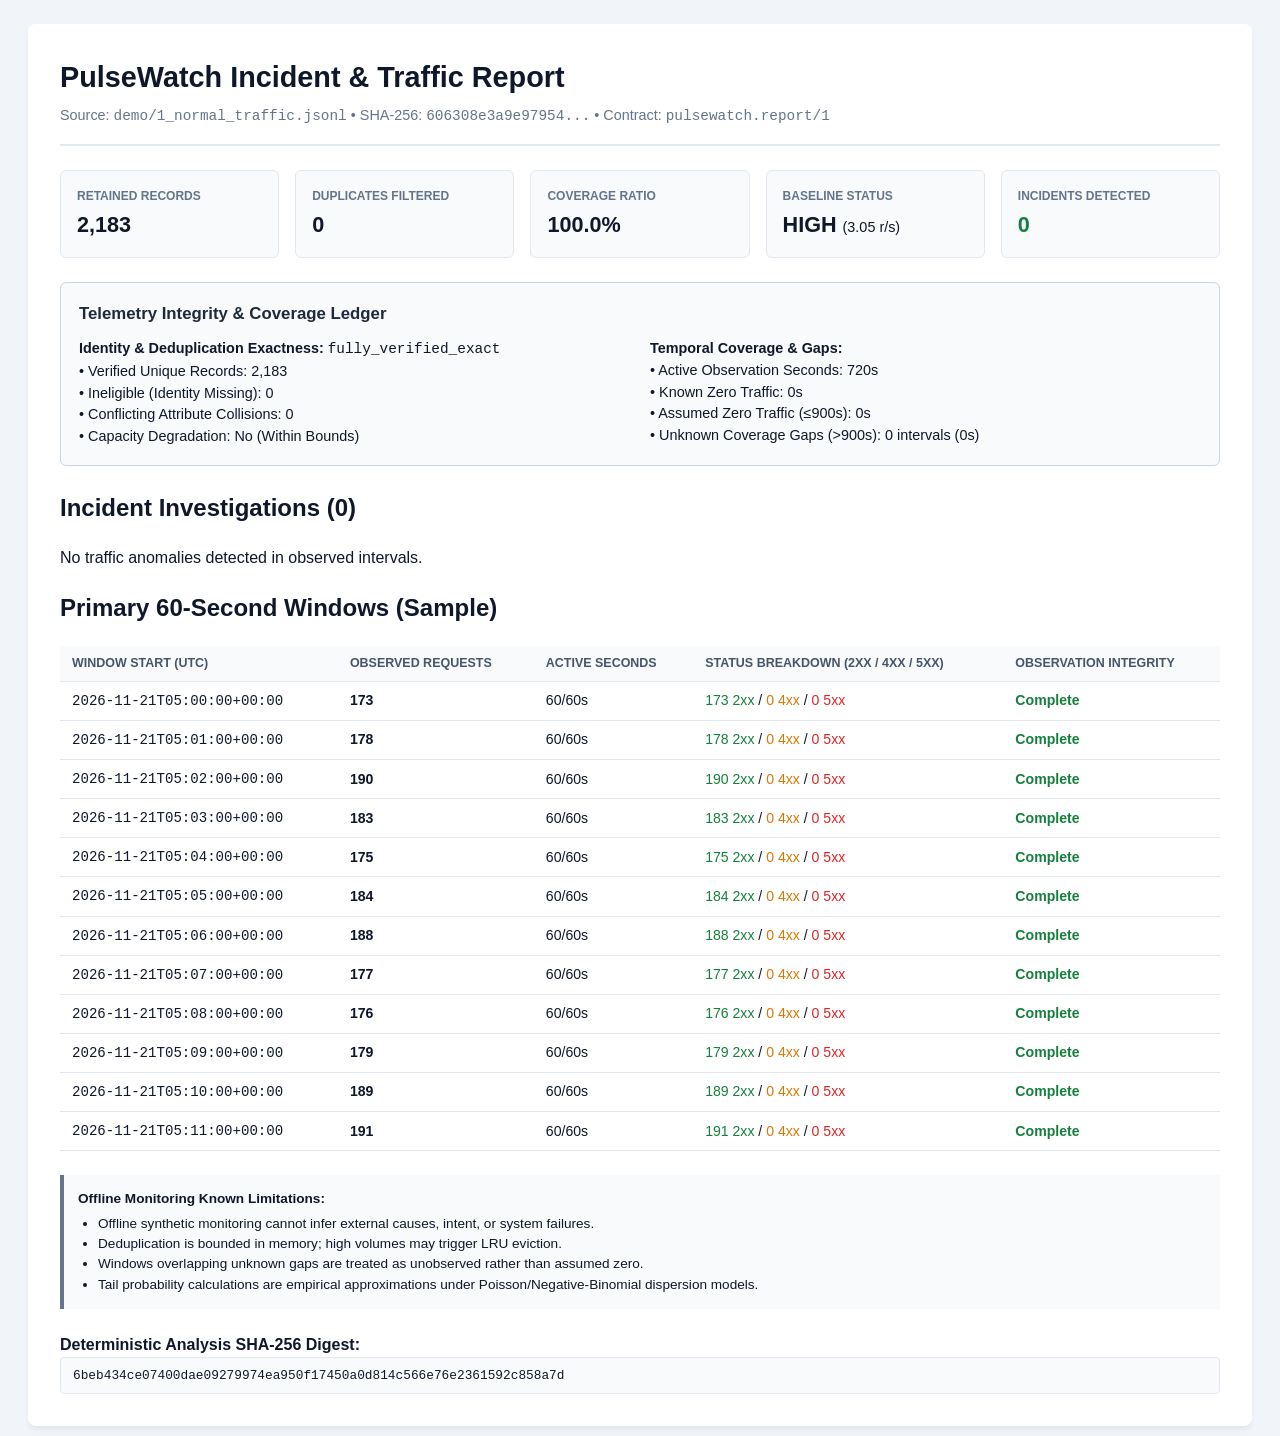
==== demo/1_normal_traffic_report.html @ bfeb4a28 "feat: initial competition release of PulseWatch for Aegython 2026 - PW-Scan multi-scale statistical " ====
<!DOCTYPE html>
<html lang="en">
<head>
<meta charset="utf-8">
<meta name="viewport" content="width=device-width, initial-scale=1">
<meta http-equiv="Content-Security-Policy" content="default-src 'none'; style-src 'unsafe-inline';">
<title>PulseWatch Incident &amp; Traffic Report</title>
<style>
    body {
        font-family: -apple-system, BlinkMacSystemFont, "Segoe UI", Roboto, Helvetica, Arial, sans-serif;
        line-height: 1.5;
        color: #0f172a;
        background-color: #f1f5f9;
        margin: 0;
        padding: 24px;
    }
    .container {
        max-width: 1160px;
        margin: 0 auto;
        background: #ffffff;
        border-radius: 8px;
        box-shadow: 0 4px 6px -1px rgba(0,0,0,0.07);
        padding: 32px;
    }
    .header {
        border-bottom: 2px solid #e2e8f0;
        padding-bottom: 16px;
        margin-bottom: 24px;
    }
    .header h1 {
        margin: 0 0 6px 0;
        font-size: 1.8rem;
        color: #0f172a;
    }
    .header-sub {
        color: #64748b;
        font-size: 0.9rem;
    }
    .exec-grid {
        display: grid;
        grid-template-columns: repeat(auto-fit, minmax(200px, 1fr));
        gap: 16px;
        margin-bottom: 24px;
    }
    .exec-card {
        background: #f8fafc;
        border: 1px solid #e2e8f0;
        border-radius: 6px;
        padding: 16px;
    }
    .exec-card .lbl {
        font-size: 0.75rem;
        text-transform: uppercase;
        color: #64748b;
        font-weight: 700;
        margin-bottom: 4px;
    }
    .exec-card .val {
        font-size: 1.35rem;
        font-weight: 700;
        color: #0f172a;
    }
    .panel-integrity {
        background: #f8fafc;
        border: 1px solid #cbd5e1;
        border-radius: 6px;
        padding: 18px;
        margin-bottom: 24px;
    }
    .panel-integrity h3 {
        margin: 0 0 12px 0;
        font-size: 1.05rem;
        color: #1e293b;
    }
    .integrity-cols {
        display: grid;
        grid-template-columns: 1fr 1fr;
        gap: 20px;
        font-size: 0.9rem;
    }
    .incident-card {
        background: #ffffff;
        border: 1px solid #cbd5e1;
        border-left: 5px solid #2563eb;
        border-radius: 6px;
        padding: 20px;
        margin-bottom: 24px;
        box-shadow: 0 1px 2px rgba(0,0,0,0.05);
    }
    .incident-card-header {
        display: flex;
        justify-content: space-between;
        align-items: center;
        margin-bottom: 16px;
        flex-wrap: wrap;
        gap: 8px;
    }
    .incident-id {
        font-size: 1.25rem;
        font-weight: 700;
        color: #1e3a8a;
        margin-right: 8px;
    }
    .incident-time {
        font-size: 0.85rem;
        color: #475569;
        font-family: monospace;
    }
    .incident-metrics {
        display: grid;
        grid-template-columns: repeat(auto-fit, minmax(140px, 1fr));
        background: #f8fafc;
        padding: 12px;
        border-radius: 6px;
        margin-bottom: 16px;
        gap: 8px;
    }
    .inc-metric .lbl {
        display: block;
        font-size: 0.75rem;
        color: #64748b;
        text-transform: uppercase;
        font-weight: 600;
    }
    .inc-metric .val {
        font-size: 1.15rem;
        font-weight: 700;
        color: #0f172a;
    }
    .contributors-grid {
        display: grid;
        grid-template-columns: 1fr 1fr;
        gap: 16px;
        margin-bottom: 16px;
        font-size: 0.88rem;
    }
    .contributor-col ul {
        margin: 4px 0 0 0;
        padding-left: 20px;
    }
    .leads-box {
        background: #eff6ff;
        border: 1px solid #bfdbfe;
        border-radius: 6px;
        padding: 14px;
        margin-bottom: 14px;
    }
    .leads-header {
        font-size: 0.8rem;
        font-weight: 700;
        color: #1e40af;
        letter-spacing: 0.05em;
        margin-bottom: 10px;
    }
    .lead-item {
        margin-bottom: 8px;
        padding-bottom: 8px;
        border-bottom: 1px dashed #cbd5e1;
        font-size: 0.88rem;
    }
    .lead-item:last-child {
        margin-bottom: 0;
        padding-bottom: 0;
        border-bottom: none;
    }
    .lead-trigger {
        color: #334155;
    }
    .lead-action {
        color: #1e3a8a;
        margin-top: 2px;
    }
    .lead-none {
        font-size: 0.85rem;
        color: #64748b;
        margin: 0;
    }
    .incident-rationale {
        font-size: 0.85rem;
        color: #334155;
    }
    .badge {
        display: inline-block;
        padding: 3px 8px;
        font-size: 0.75rem;
        border-radius: 4px;
        font-weight: 600;
        text-transform: uppercase;
    }
    .badge-shape {
        background: #dbeafe;
        color: #1e40af;
    }
    .badge-tag {
        background: #fef3c7;
        color: #92400e;
    }
    table {
        width: 100%;
        border-collapse: collapse;
        margin-bottom: 24px;
        font-size: 0.88rem;
    }
    th, td {
        text-align: left;
        padding: 8px 12px;
        border-bottom: 1px solid #e2e8f0;
    }
    th {
        background: #f8fafc;
        color: #475569;
        font-size: 0.78rem;
        text-transform: uppercase;
    }
    .status-yes {
        color: #15803d;
        font-weight: 600;
    }
    .status-no {
        color: #b91c1c;
        font-weight: 600;
    }
    .s2 { color: #15803d; }
    .s4 { color: #d97706; }
    .s5 { color: #dc2626; }
    .notices {
        background: #fffbeb;
        border-left: 4px solid #f59e0b;
        padding: 14px;
        margin-bottom: 24px;
        font-size: 0.88rem;
    }
    .limitations {
        background: #f8fafc;
        border-left: 4px solid #64748b;
        padding: 14px;
        margin-bottom: 24px;
        font-size: 0.85rem;
    }
    .hash-box {
        font-family: monospace;
        font-size: 0.8rem;
        background: #f8fafc;
        border: 1px solid #e2e8f0;
        padding: 8px 12px;
        border-radius: 4px;
        word-break: break-all;
    }
</style>
</head>
<body>
<div class="container">
    <div class="header">
        <h1>PulseWatch Incident &amp; Traffic Report</h1>
        <div class="header-sub">Source: <code>demo/1_normal_traffic.jsonl</code> &bull; SHA-256: <code>606308e3a9e97954...</code> &bull; Contract: <code>pulsewatch.report/1</code></div>
    </div>

    <!-- Executive Summary Grid -->
    <div class="exec-grid">
        <div class="exec-card">
            <div class="lbl">Retained Records</div>
            <div class="val">2,183</div>
        </div>
        <div class="exec-card">
            <div class="lbl">Duplicates Filtered</div>
            <div class="val">0</div>
        </div>
        <div class="exec-card">
            <div class="lbl">Coverage Ratio</div>
            <div class="val">100.0%</div>
        </div>
        <div class="exec-card">
            <div class="lbl">Baseline Status</div>
            <div class="val">HIGH <span style="font-size: 0.9rem; font-weight: 400;">(3.05 r/s)</span></div>
        </div>
        <div class="exec-card">
            <div class="lbl">Incidents Detected</div>
            <div class="val" style="color: #15803d;">0</div>
        </div>
    </div>

    <!-- Telemetry Integrity & Deduplication Panel -->
    <div class="panel-integrity">
        <h3>Telemetry Integrity &amp; Coverage Ledger</h3>
        <div class="integrity-cols">
            <div>
                <strong>Identity &amp; Deduplication Exactness:</strong> <code>fully_verified_exact</code><br>
                &bull; Verified Unique Records: 2,183<br>
                &bull; Ineligible (Identity Missing): 0<br>
                &bull; Conflicting Attribute Collisions: 0<br>
                &bull; Capacity Degradation: No (Within Bounds)
            </div>
            <div>
                <strong>Temporal Coverage &amp; Gaps:</strong><br>
                &bull; Active Observation Seconds: 720s<br>
                &bull; Known Zero Traffic: 0s<br>
                &bull; Assumed Zero Traffic (&le;900s): 0s<br>
                &bull; Unknown Coverage Gaps (&gt;900s): 0 intervals (0s)
            </div>
        </div>
    </div>

    

    <h2>Incident Investigations (0)</h2>
    <p>No traffic anomalies detected in observed intervals.</p>

    <h2>Primary 60-Second Windows (Sample)</h2>
    <table>
        <thead>
            <tr>
                <th>Window Start (UTC)</th>
                <th>Observed Requests</th>
                <th>Active Seconds</th>
                <th>Status Breakdown (2xx / 4xx / 5xx)</th>
                <th>Observation Integrity</th>
            </tr>
        </thead>
        <tbody>
            
        <tr>
            <td><code>2026-11-21T05:00:00+00:00</code></td>
            <td><strong>173</strong></td>
            <td>60/60s</td>
            <td><span class='s2'>173 2xx</span> / <span class='s4'>0 4xx</span> / <span class='s5'>0 5xx</span></td>
            <td><span class="status-yes">Complete</span></td>
        </tr>
        
        <tr>
            <td><code>2026-11-21T05:01:00+00:00</code></td>
            <td><strong>178</strong></td>
            <td>60/60s</td>
            <td><span class='s2'>178 2xx</span> / <span class='s4'>0 4xx</span> / <span class='s5'>0 5xx</span></td>
            <td><span class="status-yes">Complete</span></td>
        </tr>
        
        <tr>
            <td><code>2026-11-21T05:02:00+00:00</code></td>
            <td><strong>190</strong></td>
            <td>60/60s</td>
            <td><span class='s2'>190 2xx</span> / <span class='s4'>0 4xx</span> / <span class='s5'>0 5xx</span></td>
            <td><span class="status-yes">Complete</span></td>
        </tr>
        
        <tr>
            <td><code>2026-11-21T05:03:00+00:00</code></td>
            <td><strong>183</strong></td>
            <td>60/60s</td>
            <td><span class='s2'>183 2xx</span> / <span class='s4'>0 4xx</span> / <span class='s5'>0 5xx</span></td>
            <td><span class="status-yes">Complete</span></td>
        </tr>
        
        <tr>
            <td><code>2026-11-21T05:04:00+00:00</code></td>
            <td><strong>175</strong></td>
            <td>60/60s</td>
            <td><span class='s2'>175 2xx</span> / <span class='s4'>0 4xx</span> / <span class='s5'>0 5xx</span></td>
            <td><span class="status-yes">Complete</span></td>
        </tr>
        
        <tr>
            <td><code>2026-11-21T05:05:00+00:00</code></td>
            <td><strong>184</strong></td>
            <td>60/60s</td>
            <td><span class='s2'>184 2xx</span> / <span class='s4'>0 4xx</span> / <span class='s5'>0 5xx</span></td>
            <td><span class="status-yes">Complete</span></td>
        </tr>
        
        <tr>
            <td><code>2026-11-21T05:06:00+00:00</code></td>
            <td><strong>188</strong></td>
            <td>60/60s</td>
            <td><span class='s2'>188 2xx</span> / <span class='s4'>0 4xx</span> / <span class='s5'>0 5xx</span></td>
            <td><span class="status-yes">Complete</span></td>
        </tr>
        
        <tr>
            <td><code>2026-11-21T05:07:00+00:00</code></td>
            <td><strong>177</strong></td>
            <td>60/60s</td>
            <td><span class='s2'>177 2xx</span> / <span class='s4'>0 4xx</span> / <span class='s5'>0 5xx</span></td>
            <td><span class="status-yes">Complete</span></td>
        </tr>
        
        <tr>
            <td><code>2026-11-21T05:08:00+00:00</code></td>
            <td><strong>176</strong></td>
            <td>60/60s</td>
            <td><span class='s2'>176 2xx</span> / <span class='s4'>0 4xx</span> / <span class='s5'>0 5xx</span></td>
            <td><span class="status-yes">Complete</span></td>
        </tr>
        
        <tr>
            <td><code>2026-11-21T05:09:00+00:00</code></td>
            <td><strong>179</strong></td>
            <td>60/60s</td>
            <td><span class='s2'>179 2xx</span> / <span class='s4'>0 4xx</span> / <span class='s5'>0 5xx</span></td>
            <td><span class="status-yes">Complete</span></td>
        </tr>
        
        <tr>
            <td><code>2026-11-21T05:10:00+00:00</code></td>
            <td><strong>189</strong></td>
            <td>60/60s</td>
            <td><span class='s2'>189 2xx</span> / <span class='s4'>0 4xx</span> / <span class='s5'>0 5xx</span></td>
            <td><span class="status-yes">Complete</span></td>
        </tr>
        
        <tr>
            <td><code>2026-11-21T05:11:00+00:00</code></td>
            <td><strong>191</strong></td>
            <td>60/60s</td>
            <td><span class='s2'>191 2xx</span> / <span class='s4'>0 4xx</span> / <span class='s5'>0 5xx</span></td>
            <td><span class="status-yes">Complete</span></td>
        </tr>
        
        </tbody>
    </table>

    <div class="limitations">
        <strong>Offline Monitoring Known Limitations:</strong>
        <ul style="margin: 4px 0 0 0; padding-left: 20px;"><li>Offline synthetic monitoring cannot infer external causes, intent, or system failures.</li><li>Deduplication is bounded in memory; high volumes may trigger LRU eviction.</li><li>Windows overlapping unknown gaps are treated as unobserved rather than assumed zero.</li><li>Tail probability calculations are empirical approximations under Poisson/Negative-Binomial dispersion models.</li></ul>
    </div>

    <div>
        <strong>Deterministic Analysis SHA-256 Digest:</strong>
        <div class="hash-box">6beb434ce07400dae09279974ea950f17450a0d814c566e76e2361592c858a7d</div>
    </div>
</div>
</body>
</html>
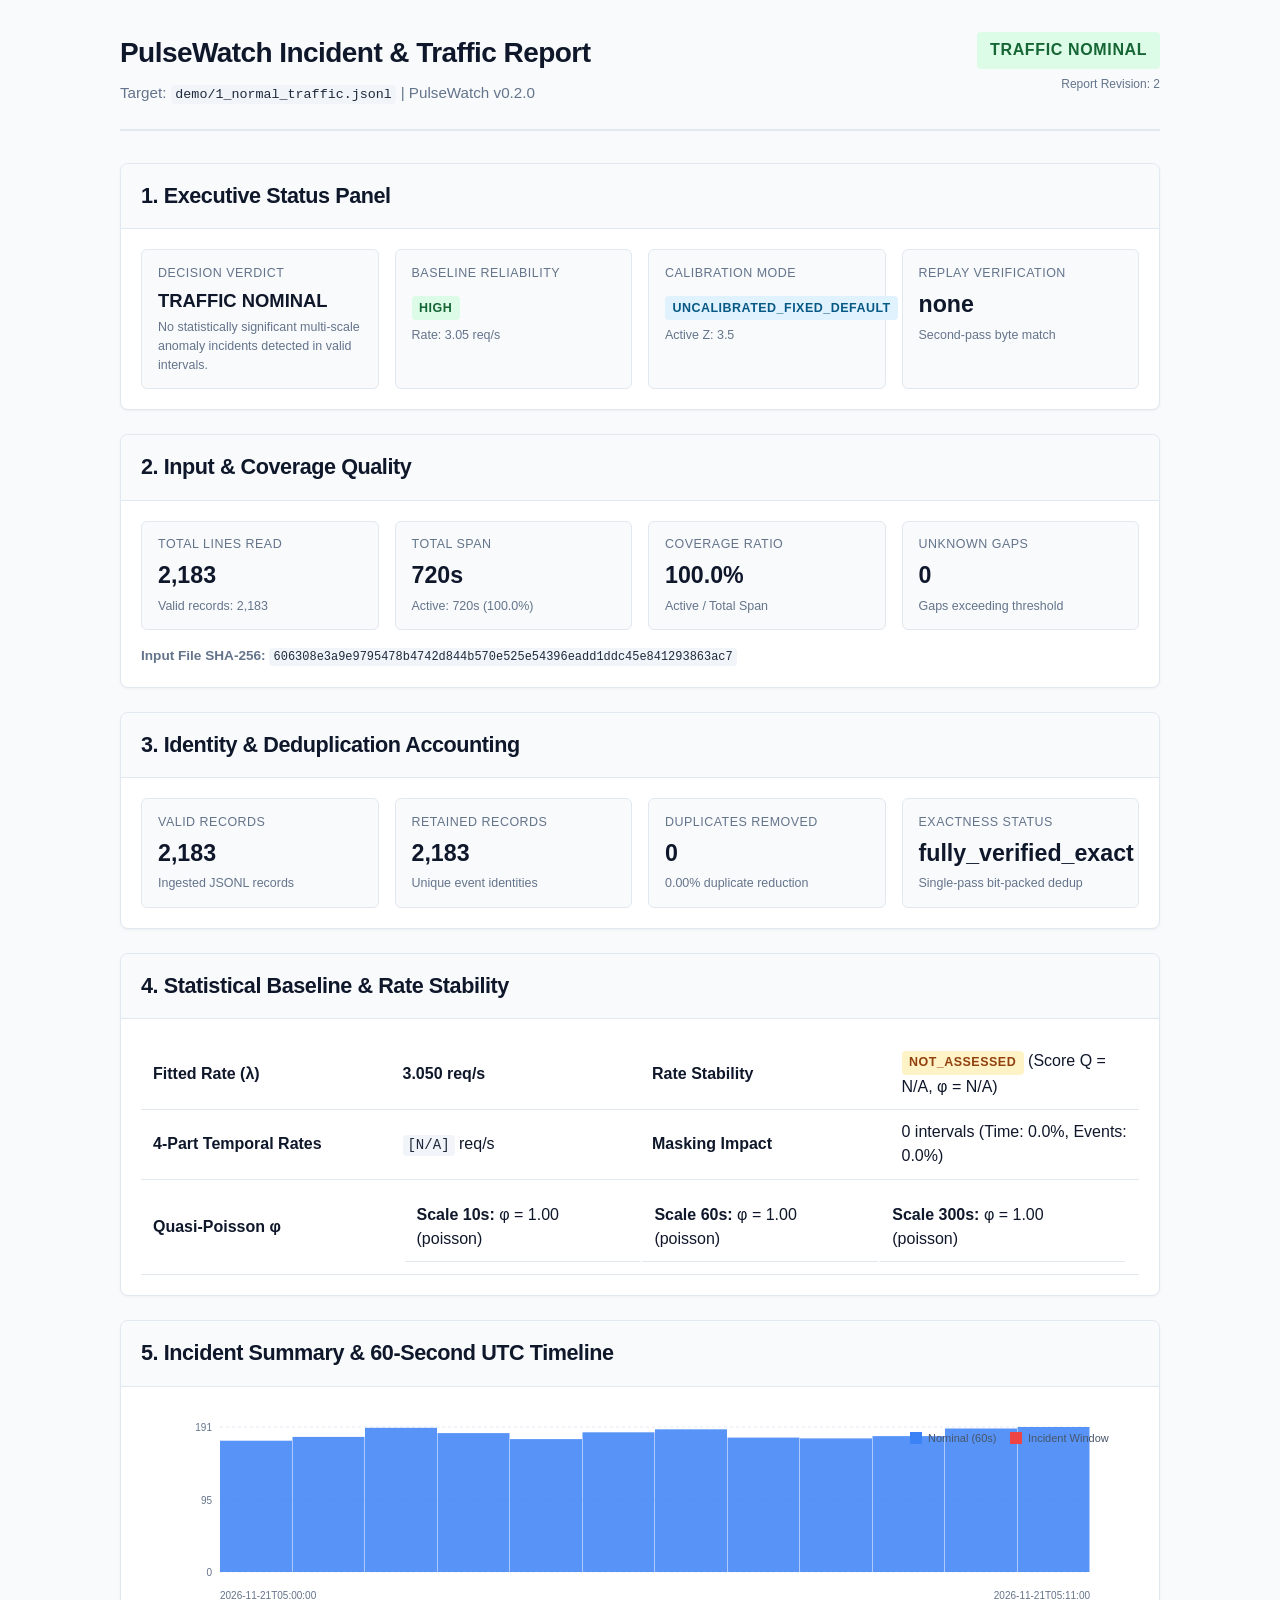
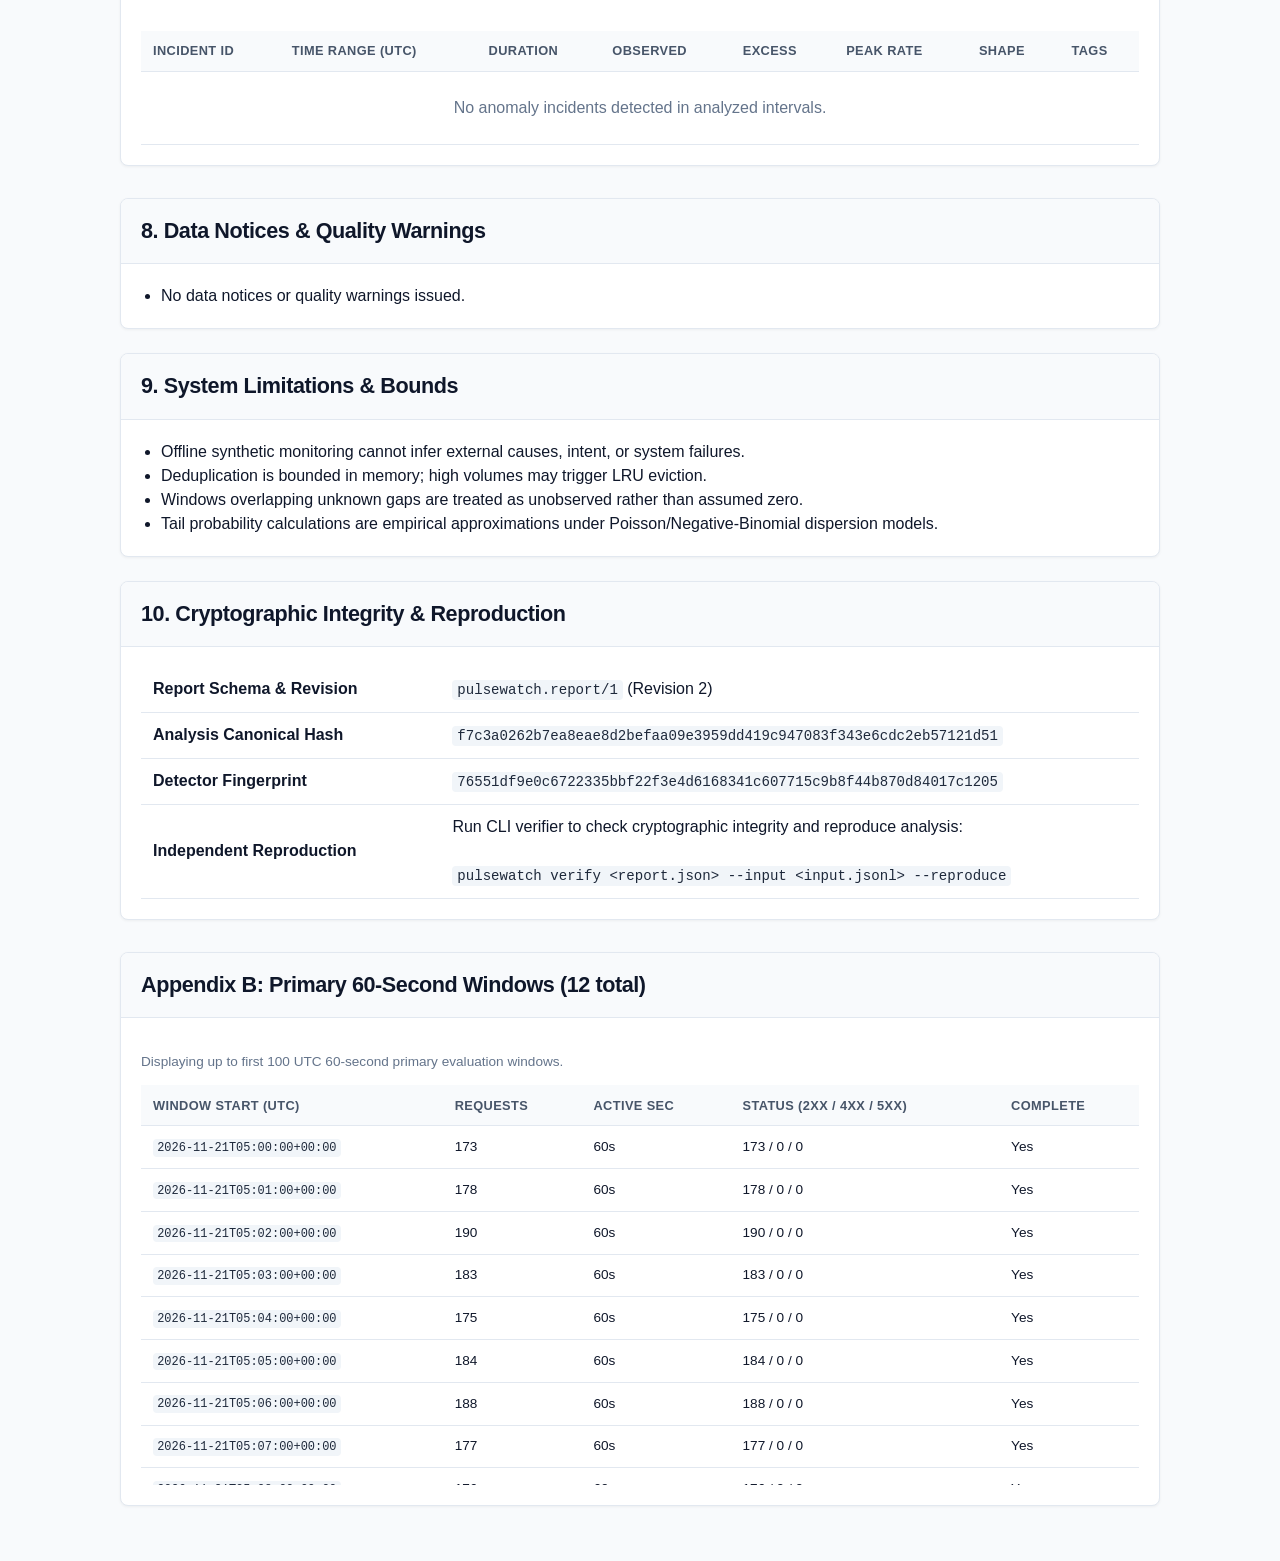
==== commit ee2b4820: "docs(integration): add judge runbook, demonstration runner, report schema, and master integration re" ====
--- a/demo/1_normal_traffic_report.html
+++ b/demo/1_normal_traffic_report.html
@@ -1,431 +1,532 @@
 <!DOCTYPE html>
 <html lang="en">
 <head>
-<meta charset="utf-8">
-<meta name="viewport" content="width=device-width, initial-scale=1">
-<meta http-equiv="Content-Security-Policy" content="default-src 'none'; style-src 'unsafe-inline';">
-<title>PulseWatch Incident &amp; Traffic Report</title>
-<style>
-    body {
-        font-family: -apple-system, BlinkMacSystemFont, "Segoe UI", Roboto, Helvetica, Arial, sans-serif;
-        line-height: 1.5;
-        color: #0f172a;
-        background-color: #f1f5f9;
-        margin: 0;
-        padding: 24px;
-    }
-    .container {
-        max-width: 1160px;
-        margin: 0 auto;
-        background: #ffffff;
-        border-radius: 8px;
-        box-shadow: 0 4px 6px -1px rgba(0,0,0,0.07);
-        padding: 32px;
-    }
-    .header {
-        border-bottom: 2px solid #e2e8f0;
-        padding-bottom: 16px;
-        margin-bottom: 24px;
-    }
-    .header h1 {
-        margin: 0 0 6px 0;
-        font-size: 1.8rem;
-        color: #0f172a;
-    }
-    .header-sub {
-        color: #64748b;
-        font-size: 0.9rem;
-    }
-    .exec-grid {
-        display: grid;
-        grid-template-columns: repeat(auto-fit, minmax(200px, 1fr));
-        gap: 16px;
-        margin-bottom: 24px;
-    }
-    .exec-card {
-        background: #f8fafc;
-        border: 1px solid #e2e8f0;
-        border-radius: 6px;
-        padding: 16px;
-    }
-    .exec-card .lbl {
-        font-size: 0.75rem;
-        text-transform: uppercase;
-        color: #64748b;
-        font-weight: 700;
-        margin-bottom: 4px;
-    }
-    .exec-card .val {
-        font-size: 1.35rem;
-        font-weight: 700;
-        color: #0f172a;
-    }
-    .panel-integrity {
-        background: #f8fafc;
-        border: 1px solid #cbd5e1;
-        border-radius: 6px;
-        padding: 18px;
-        margin-bottom: 24px;
-    }
-    .panel-integrity h3 {
-        margin: 0 0 12px 0;
-        font-size: 1.05rem;
-        color: #1e293b;
-    }
-    .integrity-cols {
-        display: grid;
-        grid-template-columns: 1fr 1fr;
-        gap: 20px;
-        font-size: 0.9rem;
-    }
-    .incident-card {
-        background: #ffffff;
-        border: 1px solid #cbd5e1;
-        border-left: 5px solid #2563eb;
-        border-radius: 6px;
-        padding: 20px;
-        margin-bottom: 24px;
-        box-shadow: 0 1px 2px rgba(0,0,0,0.05);
-    }
-    .incident-card-header {
-        display: flex;
-        justify-content: space-between;
-        align-items: center;
-        margin-bottom: 16px;
-        flex-wrap: wrap;
-        gap: 8px;
-    }
-    .incident-id {
-        font-size: 1.25rem;
-        font-weight: 700;
-        color: #1e3a8a;
-        margin-right: 8px;
-    }
-    .incident-time {
-        font-size: 0.85rem;
-        color: #475569;
-        font-family: monospace;
-    }
-    .incident-metrics {
-        display: grid;
-        grid-template-columns: repeat(auto-fit, minmax(140px, 1fr));
-        background: #f8fafc;
-        padding: 12px;
-        border-radius: 6px;
-        margin-bottom: 16px;
-        gap: 8px;
-    }
-    .inc-metric .lbl {
-        display: block;
-        font-size: 0.75rem;
-        color: #64748b;
-        text-transform: uppercase;
-        font-weight: 600;
-    }
-    .inc-metric .val {
-        font-size: 1.15rem;
-        font-weight: 700;
-        color: #0f172a;
-    }
-    .contributors-grid {
-        display: grid;
-        grid-template-columns: 1fr 1fr;
-        gap: 16px;
-        margin-bottom: 16px;
-        font-size: 0.88rem;
-    }
-    .contributor-col ul {
-        margin: 4px 0 0 0;
-        padding-left: 20px;
-    }
-    .leads-box {
-        background: #eff6ff;
-        border: 1px solid #bfdbfe;
-        border-radius: 6px;
-        padding: 14px;
-        margin-bottom: 14px;
-    }
-    .leads-header {
-        font-size: 0.8rem;
-        font-weight: 700;
-        color: #1e40af;
-        letter-spacing: 0.05em;
-        margin-bottom: 10px;
-    }
-    .lead-item {
-        margin-bottom: 8px;
-        padding-bottom: 8px;
-        border-bottom: 1px dashed #cbd5e1;
-        font-size: 0.88rem;
-    }
-    .lead-item:last-child {
-        margin-bottom: 0;
-        padding-bottom: 0;
-        border-bottom: none;
-    }
-    .lead-trigger {
-        color: #334155;
-    }
-    .lead-action {
-        color: #1e3a8a;
-        margin-top: 2px;
-    }
-    .lead-none {
-        font-size: 0.85rem;
-        color: #64748b;
-        margin: 0;
-    }
-    .incident-rationale {
-        font-size: 0.85rem;
-        color: #334155;
-    }
-    .badge {
-        display: inline-block;
-        padding: 3px 8px;
-        font-size: 0.75rem;
-        border-radius: 4px;
-        font-weight: 600;
-        text-transform: uppercase;
-    }
-    .badge-shape {
-        background: #dbeafe;
-        color: #1e40af;
-    }
-    .badge-tag {
-        background: #fef3c7;
-        color: #92400e;
-    }
-    table {
-        width: 100%;
-        border-collapse: collapse;
-        margin-bottom: 24px;
-        font-size: 0.88rem;
-    }
-    th, td {
-        text-align: left;
-        padding: 8px 12px;
-        border-bottom: 1px solid #e2e8f0;
-    }
-    th {
-        background: #f8fafc;
-        color: #475569;
-        font-size: 0.78rem;
-        text-transform: uppercase;
-    }
-    .status-yes {
-        color: #15803d;
-        font-weight: 600;
-    }
-    .status-no {
-        color: #b91c1c;
-        font-weight: 600;
-    }
-    .s2 { color: #15803d; }
-    .s4 { color: #d97706; }
-    .s5 { color: #dc2626; }
-    .notices {
-        background: #fffbeb;
-        border-left: 4px solid #f59e0b;
-        padding: 14px;
-        margin-bottom: 24px;
-        font-size: 0.88rem;
-    }
-    .limitations {
-        background: #f8fafc;
-        border-left: 4px solid #64748b;
-        padding: 14px;
-        margin-bottom: 24px;
-        font-size: 0.85rem;
-    }
-    .hash-box {
-        font-family: monospace;
-        font-size: 0.8rem;
-        background: #f8fafc;
-        border: 1px solid #e2e8f0;
-        padding: 8px 12px;
-        border-radius: 4px;
-        word-break: break-all;
-    }
-</style>
+    <meta charset="utf-8">
+    <meta name="viewport" content="width=device-width, initial-scale=1.0">
+    <title>PulseWatch Incident &amp; Traffic Report: demo/1_normal_traffic.jsonl</title>
+    <style>
+        :root {
+            --bg: #f8fafc;
+            --surface: #ffffff;
+            --text: #0f172a;
+            --text-muted: #64748b;
+            --border: #e2e8f0;
+            --primary: #2563eb;
+            --success: #15803d;
+            --warning: #d97706;
+            --danger: #b91c1c;
+            --font-family: -apple-system, BlinkMacSystemFont, "Segoe UI", Roboto, Helvetica, Arial, sans-serif;
+            --font-mono: ui-monospace, SFMono-Regular, Menlo, Monaco, Consolas, monospace;
+        }
+        * { box-sizing: border-box; }
+        body {
+            margin: 0;
+            padding: 2rem 1.5rem;
+            background-color: var(--bg);
+            color: var(--text);
+            font-family: var(--font-family);
+            line-height: 1.5;
+        }
+        .container {
+            max-width: 1040px;
+            margin: 0 auto;
+        }
+        header {
+            margin-bottom: 2rem;
+            border-bottom: 2px solid var(--border);
+            padding-bottom: 1.5rem;
+        }
+        h1, h2, h3, h4 {
+            color: var(--text);
+            font-weight: 700;
+            letter-spacing: -0.02em;
+        }
+        h1 { font-size: 1.75rem; margin: 0 0 0.5rem 0; }
+        h2 { font-size: 1.35rem; margin: 0 0 1rem 0; }
+        h3 { font-size: 1.1rem; margin: 0 0 0.5rem 0; }
+        code {
+            font-family: var(--font-mono);
+            font-size: 0.88em;
+            background: #f1f5f9;
+            padding: 0.15em 0.35em;
+            border-radius: 4px;
+            color: #1e293b;
+        }
+        .card {
+            background: var(--surface);
+            border: 1px solid var(--border);
+            border-radius: 8px;
+            margin-bottom: 1.5rem;
+            box-shadow: 0 1px 3px rgba(0,0,0,0.05);
+            overflow: hidden;
+        }
+        .card-header {
+            padding: 1rem 1.25rem;
+            background: #f8fafc;
+            border-bottom: 1px solid var(--border);
+        }
+        .card-body {
+            padding: 1.25rem;
+        }
+        .metrics-grid {
+            display: grid;
+            grid-template-columns: repeat(auto-fit, minmax(200px, 1fr));
+            gap: 1rem;
+        }
+        .metric-card {
+            background: #f8fafc;
+            border: 1px solid var(--border);
+            border-radius: 6px;
+            padding: 0.85rem 1rem;
+            display: flex;
+            flex-direction: column;
+        }
+        .metric-card .label {
+            font-size: 0.78rem;
+            text-transform: uppercase;
+            letter-spacing: 0.04em;
+            color: var(--text-muted);
+            margin-bottom: 0.25rem;
+        }
+        .metric-card .value {
+            font-size: 1.45rem;
+            font-weight: 700;
+            color: var(--text);
+        }
+        .metric-card .subtext {
+            font-size: 0.78rem;
+            color: var(--text-muted);
+            margin-top: 0.25rem;
+        }
+        .badge {
+            display: inline-block;
+            padding: 0.2em 0.6em;
+            font-size: 0.78rem;
+            font-weight: 600;
+            border-radius: 4px;
+            text-transform: uppercase;
+            letter-spacing: 0.04em;
+        }
+        .badge-success { background: #dcfce7; color: #166534; }
+        .badge-warning { background: #fef3c7; color: #92400e; }
+        .badge-danger { background: #fee2e2; color: #991b1b; }
+        .badge-abstain { background: #ffedd5; color: #9a3412; }
+        .badge-info { background: #e0f2fe; color: #075985; }
+        .badge-neutral { background: #f1f5f9; color: #475569; }
+        .badge-shape { background: #ede9fe; color: #5b21b6; }
+        .badge-tag { background: #e2e8f0; color: #334155; font-size: 0.72rem; text-transform: none; }
+        .data-table {
+            width: 100%;
+            border-collapse: collapse;
+            text-align: left;
+        }
+        .data-table th, .data-table td {
+            padding: 0.65rem 0.75rem;
+            border-bottom: 1px solid var(--border);
+        }
+        .data-table th {
+            background: #f8fafc;
+            font-weight: 600;
+            color: #475569;
+            font-size: 0.8rem;
+            text-transform: uppercase;
+            letter-spacing: 0.03em;
+        }
+        .lead-item {
+            background: #f8fafc;
+            border-left: 3px solid var(--primary);
+            padding: 0.65rem 0.85rem;
+            margin-bottom: 0.5rem;
+            border-radius: 0 4px 4px 0;
+            font-size: 0.9rem;
+        }
+        .lead-trigger { margin-bottom: 0.25rem; }
+        .notice-box {
+            padding: 0.85rem 1rem;
+            border-radius: 6px;
+            margin-bottom: 1rem;
+            font-size: 0.9rem;
+        }
+        .notice-warning { background: #fffbeb; border-left: 4px solid var(--warning); color: #78350f; }
+        .notice-danger { background: #fef2f2; border-left: 4px solid var(--danger); color: #7f1d1d; }
+        @media print {
+            body { background: #ffffff; padding: 0; font-size: 10pt; }
+            .card { box-shadow: none; border: 1px solid #cbd5e1; page-break-inside: avoid; }
+            header { border-bottom: 1px solid #94a3b8; }
+            .no-print { display: none; }
+        }
+    </style>
 </head>
 <body>
 <div class="container">
-    <div class="header">
-        <h1>PulseWatch Incident &amp; Traffic Report</h1>
-        <div class="header-sub">Source: <code>demo/1_normal_traffic.jsonl</code> &bull; SHA-256: <code>606308e3a9e97954...</code> &bull; Contract: <code>pulsewatch.report/1</code></div>
-    </div>
-
-    <!-- Executive Summary Grid -->
-    <div class="exec-grid">
-        <div class="exec-card">
-            <div class="lbl">Retained Records</div>
-            <div class="val">2,183</div>
-        </div>
-        <div class="exec-card">
-            <div class="lbl">Duplicates Filtered</div>
-            <div class="val">0</div>
-        </div>
-        <div class="exec-card">
-            <div class="lbl">Coverage Ratio</div>
-            <div class="val">100.0%</div>
-        </div>
-        <div class="exec-card">
-            <div class="lbl">Baseline Status</div>
-            <div class="val">HIGH <span style="font-size: 0.9rem; font-weight: 400;">(3.05 r/s)</span></div>
-        </div>
-        <div class="exec-card">
-            <div class="lbl">Incidents Detected</div>
-            <div class="val" style="color: #15803d;">0</div>
-        </div>
-    </div>
-
-    <!-- Telemetry Integrity & Deduplication Panel -->
-    <div class="panel-integrity">
-        <h3>Telemetry Integrity &amp; Coverage Ledger</h3>
-        <div class="integrity-cols">
+    <header>
+        <div style="display:flex; justify-content:space-between; align-items:flex-start;">
             <div>
-                <strong>Identity &amp; Deduplication Exactness:</strong> <code>fully_verified_exact</code><br>
-                &bull; Verified Unique Records: 2,183<br>
-                &bull; Ineligible (Identity Missing): 0<br>
-                &bull; Conflicting Attribute Collisions: 0<br>
-                &bull; Capacity Degradation: No (Within Bounds)
-            </div>
-            <div>
-                <strong>Temporal Coverage &amp; Gaps:</strong><br>
-                &bull; Active Observation Seconds: 720s<br>
-                &bull; Known Zero Traffic: 0s<br>
-                &bull; Assumed Zero Traffic (&le;900s): 0s<br>
-                &bull; Unknown Coverage Gaps (&gt;900s): 0 intervals (0s)
-            </div>
-        </div>
-    </div>
-
+                <h1>PulseWatch Incident &amp; Traffic Report</h1>
+                <div style="color:var(--text-muted); font-size:0.95rem;">
+                    Target: <code>demo/1_normal_traffic.jsonl</code> | PulseWatch v0.2.0
+                </div>
+            </div>
+            <div style="text-align:right;">
+                <span class="badge badge-success" style="font-size:1rem; padding:0.4em 0.8em;">TRAFFIC NOMINAL</span>
+                <div style="font-size:0.75rem; color:var(--text-muted); margin-top:0.4rem;">
+                    Report Revision: 2
+                </div>
+            </div>
+        </div>
+    </header>
+
+    <!-- SECTION 1: Status Panel -->
+    <div class="card" id="section-status">
+        <div class="card-header">
+            <h2 style="margin:0;">1. Executive Status Panel</h2>
+        </div>
+        <div class="card-body">
+            <div class="metrics-grid">
+                <div class="metric-card">
+                    <span class="label">Decision Verdict</span>
+                    <span class="value" style="font-size:1.15rem;">TRAFFIC NOMINAL</span>
+                    <span class="subtext">No statistically significant multi-scale anomaly incidents detected in valid intervals.</span>
+                </div>
+                <div class="metric-card">
+                    <span class="label">Baseline Reliability</span>
+                    <span class="value"><span class="badge badge-success">high</span></span>
+                    <span class="subtext">Rate: 3.05 req/s</span>
+                </div>
+                <div class="metric-card">
+                    <span class="label">Calibration Mode</span>
+                    <span class="value"><span class="badge badge-info">uncalibrated_fixed_default</span></span>
+                    <span class="subtext">Active Z: 3.5</span>
+                </div>
+                <div class="metric-card">
+                    <span class="label">Replay Verification</span>
+                    <span class="value">none</span>
+                    <span class="subtext">Second-pass byte match</span>
+                </div>
+            </div>
+        </div>
+    </div>
+
+    <!-- SECTION 2: Input & Coverage Quality -->
+    <div class="card" id="section-input-coverage">
+        <div class="card-header">
+            <h2 style="margin:0;">2. Input &amp; Coverage Quality</h2>
+        </div>
+        <div class="card-body">
+            <div class="metrics-grid">
+                <div class="metric-card">
+                    <span class="label">Total Lines Read</span>
+                    <span class="value">2,183</span>
+                    <span class="subtext">Valid records: 2,183</span>
+                </div>
+                <div class="metric-card">
+                    <span class="label">Total Span</span>
+                    <span class="value">720s</span>
+                    <span class="subtext">Active: 720s (100.0%)</span>
+                </div>
+                <div class="metric-card">
+                    <span class="label">Coverage Ratio</span>
+                    <span class="value">100.0%</span>
+                    <span class="subtext">Active / Total Span</span>
+                </div>
+                <div class="metric-card">
+                    <span class="label">Unknown Gaps</span>
+                    <span class="value">0</span>
+                    <span class="subtext">Gaps exceeding threshold</span>
+                </div>
+            </div>
+            <div style="margin-top:1rem; font-size:0.85rem; color:var(--text-muted);">
+                <strong>Input File SHA-256:</strong> <code>606308e3a9e9795478b4742d844b570e525e54396eadd1ddc45e841293863ac7</code>
+            </div>
+        </div>
+    </div>
+
+    <!-- SECTION 3: Identity & Deduplication -->
+    <div class="card" id="section-dedup">
+        <div class="card-header">
+            <h2 style="margin:0;">3. Identity &amp; Deduplication Accounting</h2>
+        </div>
+        <div class="card-body">
+            <div class="metrics-grid">
+                <div class="metric-card">
+                    <span class="label">Valid Records</span>
+                    <span class="value">2,183</span>
+                    <span class="subtext">Ingested JSONL records</span>
+                </div>
+                <div class="metric-card">
+                    <span class="label">Retained Records</span>
+                    <span class="value">2,183</span>
+                    <span class="subtext">Unique event identities</span>
+                </div>
+                <div class="metric-card">
+                    <span class="label">Duplicates Removed</span>
+                    <span class="value">0</span>
+                    <span class="subtext">0.00% duplicate reduction</span>
+                </div>
+                <div class="metric-card">
+                    <span class="label">Exactness Status</span>
+                    <span class="value">fully_verified_exact</span>
+                    <span class="subtext">Single-pass bit-packed dedup</span>
+                </div>
+            </div>
+        </div>
+    </div>
+
+    <!-- SECTION 4: Baseline Reliability -->
+    <div class="card" id="section-baseline">
+        <div class="card-header">
+            <h2 style="margin:0;">4. Statistical Baseline &amp; Rate Stability</h2>
+        </div>
+        <div class="card-body">
+            <table class="data-table">
+                <tbody>
+                    <tr>
+                        <td style="width:25%;"><strong>Fitted Rate (&lambda;)</strong></td>
+                        <td style="width:25%;"><strong>3.050 req/s</strong></td>
+                        <td style="width:25%;"><strong>Rate Stability</strong></td>
+                        <td style="width:25%;"><span class="badge badge-warning">not_assessed</span> (Score Q = N/A, &phi; = N/A)</td>
+                    </tr>
+                    <tr>
+                        <td><strong>4-Part Temporal Rates</strong></td>
+                        <td><code>[N/A]</code> req/s</td>
+                        <td><strong>Masking Impact</strong></td>
+                        <td>0 intervals (Time: 0.0%, Events: 0.0%)</td>
+                    </tr>
+                    <tr>
+                        <td><strong>Quasi-Poisson &phi;</strong></td>
+                        <td colspan="3">
+                            <table style="width:100%; border:none;">
+                                <tr><td><strong>Scale 10s:</strong> &phi; = 1.00 (poisson)</td><td><strong>Scale 60s:</strong> &phi; = 1.00 (poisson)</td><td><strong>Scale 300s:</strong> &phi; = 1.00 (poisson)</td></tr>
+                            </table>
+                        </td>
+                    </tr>
+                </tbody>
+            </table>
+        </div>
+    </div>
+
+    <!-- SECTION 5: Incident Summary & 60s Timeline -->
+    <div class="card" id="section-incidents">
+        <div class="card-header">
+            <h2 style="margin:0;">5. Incident Summary &amp; 60-Second UTC Timeline</h2>
+        </div>
+        <div class="card-body">
+            
+    <div class="svg-timeline-container" style="overflow-x:auto;">
+        <svg viewBox="0 0 960 200" width="100%" height="200" style="max-width:960px; display:block; margin:0 auto;">
+            <line x1="60" y1="165.0" x2="930" y2="165.0" stroke="#e2e8f0" stroke-width="1" stroke-dasharray="3,3" /><text x="52" y="169.0" fill="#64748b" font-size="10" text-anchor="end">0</text><line x1="60" y1="92.9" x2="930" y2="92.9" stroke="#e2e8f0" stroke-width="1" stroke-dasharray="3,3" /><text x="52" y="96.9" fill="#64748b" font-size="10" text-anchor="end">95</text><line x1="60" y1="20.0" x2="930" y2="20.0" stroke="#e2e8f0" stroke-width="1" stroke-dasharray="3,3" /><text x="52" y="24.0" fill="#64748b" font-size="10" text-anchor="end">191</text><text x="60" y="192" fill="#64748b" font-size="10" text-anchor="start">2026-11-21T05:00:00</text><text x="930" y="192" fill="#64748b" font-size="10" text-anchor="end">2026-11-21T05:11:00</text>
+            <rect x="60.0" y="33.7" width="72.0" height="131.3" fill="#3b82f6" opacity="0.85"><title>2026-11-21T05:00:00+00:00: 173 reqs</title></rect><rect x="132.5" y="29.9" width="72.0" height="135.1" fill="#3b82f6" opacity="0.85"><title>2026-11-21T05:01:00+00:00: 178 reqs</title></rect><rect x="205.0" y="20.8" width="72.0" height="144.2" fill="#3b82f6" opacity="0.85"><title>2026-11-21T05:02:00+00:00: 190 reqs</title></rect><rect x="277.5" y="26.1" width="72.0" height="138.9" fill="#3b82f6" opacity="0.85"><title>2026-11-21T05:03:00+00:00: 183 reqs</title></rect><rect x="350.0" y="32.1" width="72.0" height="132.9" fill="#3b82f6" opacity="0.85"><title>2026-11-21T05:04:00+00:00: 175 reqs</title></rect><rect x="422.5" y="25.3" width="72.0" height="139.7" fill="#3b82f6" opacity="0.85"><title>2026-11-21T05:05:00+00:00: 184 reqs</title></rect><rect x="495.0" y="22.3" width="72.0" height="142.7" fill="#3b82f6" opacity="0.85"><title>2026-11-21T05:06:00+00:00: 188 reqs</title></rect><rect x="567.5" y="30.6" width="72.0" height="134.4" fill="#3b82f6" opacity="0.85"><title>2026-11-21T05:07:00+00:00: 177 reqs</title></rect><rect x="640.0" y="31.4" width="72.0" height="133.6" fill="#3b82f6" opacity="0.85"><title>2026-11-21T05:08:00+00:00: 176 reqs</title></rect><rect x="712.5" y="29.1" width="72.0" height="135.9" fill="#3b82f6" opacity="0.85"><title>2026-11-21T05:09:00+00:00: 179 reqs</title></rect><rect x="785.0" y="21.5" width="72.0" height="143.5" fill="#3b82f6" opacity="0.85"><title>2026-11-21T05:10:00+00:00: 189 reqs</title></rect><rect x="857.5" y="20.0" width="72.0" height="145.0" fill="#3b82f6" opacity="0.85"><title>2026-11-21T05:11:00+00:00: 191 reqs</title></rect>
+            <g transform="translate(750, 25)"><rect x="0" y="0" width="12" height="12" fill="#3b82f6" /><text x="18" y="10" fill="#475569" font-size="11">Nominal (60s)</text><rect x="100" y="0" width="12" height="12" fill="#ef4444" /><text x="118" y="10" fill="#475569" font-size="11">Incident Window</text></g>
+        </svg>
+    </div>
     
-
-    <h2>Incident Investigations (0)</h2>
-    <p>No traffic anomalies detected in observed intervals.</p>
-
-    <h2>Primary 60-Second Windows (Sample)</h2>
-    <table>
-        <thead>
-            <tr>
-                <th>Window Start (UTC)</th>
-                <th>Observed Requests</th>
-                <th>Active Seconds</th>
-                <th>Status Breakdown (2xx / 4xx / 5xx)</th>
-                <th>Observation Integrity</th>
-            </tr>
-        </thead>
-        <tbody>
-            
+            <div style="margin-top:1.5rem;">
+                <table class="data-table">
+                    <thead>
+                        <tr>
+                            <th>Incident ID</th>
+                            <th>Time Range (UTC)</th>
+                            <th>Duration</th>
+                            <th>Observed</th>
+                            <th>Excess</th>
+                            <th>Peak Rate</th>
+                            <th>Shape</th>
+                            <th>Tags</th>
+                        </tr>
+                    </thead>
+                    <tbody>
+                        <tr><td colspan="8" style="text-align:center; color:#64748b; padding:1.5rem;">No anomaly incidents detected in analyzed intervals.</td></tr>
+                    </tbody>
+                </table>
+            </div>
+        </div>
+    </div>
+
+    <!-- SECTION 6 & 7: Multi-Scale Evidence Details & Contributors -->
+    
+
+    <!-- SECTION 8: Warnings & Data Notices -->
+    <div class="card" id="section-warnings" style="margin-top:2rem;">
+        <div class="card-header">
+            <h2 style="margin:0;">8. Data Notices &amp; Quality Warnings</h2>
+        </div>
+        <div class="card-body">
+            <ul style="margin:0; padding-left:1.25rem;">
+                <li>No data notices or quality warnings issued.</li>
+            </ul>
+        </div>
+    </div>
+
+    <!-- SECTION 9: Known Limitations -->
+    <div class="card" id="section-limitations">
+        <div class="card-header">
+            <h2 style="margin:0;">9. System Limitations &amp; Bounds</h2>
+        </div>
+        <div class="card-body">
+            <ul style="margin:0; padding-left:1.25rem;">
+                <li>Offline synthetic monitoring cannot infer external causes, intent, or system failures.</li><li>Deduplication is bounded in memory; high volumes may trigger LRU eviction.</li><li>Windows overlapping unknown gaps are treated as unobserved rather than assumed zero.</li><li>Tail probability calculations are empirical approximations under Poisson/Negative-Binomial dispersion models.</li>
+            </ul>
+        </div>
+    </div>
+
+    <!-- SECTION 10: Integrity & Verification -->
+    <div class="card" id="section-integrity">
+        <div class="card-header">
+            <h2 style="margin:0;">10. Cryptographic Integrity &amp; Reproduction</h2>
+        </div>
+        <div class="card-body">
+            <table class="data-table">
+                <tbody>
+                    <tr>
+                        <td style="width:30%;"><strong>Report Schema &amp; Revision</strong></td>
+                        <td><code>pulsewatch.report/1</code> (Revision 2)</td>
+                    </tr>
+                    <tr>
+                        <td><strong>Analysis Canonical Hash</strong></td>
+                        <td><code>f7c3a0262b7ea8eae8d2befaa09e3959dd419c947083f343e6cdc2eb57121d51</code></td>
+                    </tr>
+                    <tr>
+                        <td><strong>Detector Fingerprint</strong></td>
+                        <td><code>76551df9e0c6722335bbf22f3e4d6168341c607715c9b8f44b870d84017c1205</code></td>
+                    </tr>
+                    
+                    <tr>
+                        <td><strong>Independent Reproduction</strong></td>
+                        <td>
+                            Run CLI verifier to check cryptographic integrity and reproduce analysis:
+                            <br><br>
+                            <code>pulsewatch verify &lt;report.json&gt; --input &lt;input.jsonl&gt; --reproduce</code>
+                        </td>
+                    </tr>
+                </tbody>
+            </table>
+        </div>
+    </div>
+
+    
+    
+    <div class="card" id="appendix-windows" style="margin-top:2rem;">
+        <div class="card-header">
+            <h2 style="margin:0;">Appendix B: Primary 60-Second Windows (12 total)</h2>
+        </div>
+        <div class="card-body">
+            <p style="color:#64748b; font-size:0.85rem;">Displaying up to first 100 UTC 60-second primary evaluation windows.</p>
+            <div style="max-height: 400px; overflow-y:auto;">
+                <table class="data-table" style="font-size:0.85rem;">
+                    <thead>
+                        <tr>
+                            <th>Window Start (UTC)</th>
+                            <th>Requests</th>
+                            <th>Active Sec</th>
+                            <th>Status (2xx / 4xx / 5xx)</th>
+                            <th>Complete</th>
+                        </tr>
+                    </thead>
+                    <tbody>
+                        
         <tr>
             <td><code>2026-11-21T05:00:00+00:00</code></td>
-            <td><strong>173</strong></td>
-            <td>60/60s</td>
-            <td><span class='s2'>173 2xx</span> / <span class='s4'>0 4xx</span> / <span class='s5'>0 5xx</span></td>
-            <td><span class="status-yes">Complete</span></td>
+            <td>173</td>
+            <td>60s</td>
+            <td>173 / 0 / 0</td>
+            <td>Yes</td>
         </tr>
         
         <tr>
             <td><code>2026-11-21T05:01:00+00:00</code></td>
-            <td><strong>178</strong></td>
-            <td>60/60s</td>
-            <td><span class='s2'>178 2xx</span> / <span class='s4'>0 4xx</span> / <span class='s5'>0 5xx</span></td>
-            <td><span class="status-yes">Complete</span></td>
+            <td>178</td>
+            <td>60s</td>
+            <td>178 / 0 / 0</td>
+            <td>Yes</td>
         </tr>
         
         <tr>
             <td><code>2026-11-21T05:02:00+00:00</code></td>
-            <td><strong>190</strong></td>
-            <td>60/60s</td>
-            <td><span class='s2'>190 2xx</span> / <span class='s4'>0 4xx</span> / <span class='s5'>0 5xx</span></td>
-            <td><span class="status-yes">Complete</span></td>
+            <td>190</td>
+            <td>60s</td>
+            <td>190 / 0 / 0</td>
+            <td>Yes</td>
         </tr>
         
         <tr>
             <td><code>2026-11-21T05:03:00+00:00</code></td>
-            <td><strong>183</strong></td>
-            <td>60/60s</td>
-            <td><span class='s2'>183 2xx</span> / <span class='s4'>0 4xx</span> / <span class='s5'>0 5xx</span></td>
-            <td><span class="status-yes">Complete</span></td>
+            <td>183</td>
+            <td>60s</td>
+            <td>183 / 0 / 0</td>
+            <td>Yes</td>
         </tr>
         
         <tr>
             <td><code>2026-11-21T05:04:00+00:00</code></td>
-            <td><strong>175</strong></td>
-            <td>60/60s</td>
-            <td><span class='s2'>175 2xx</span> / <span class='s4'>0 4xx</span> / <span class='s5'>0 5xx</span></td>
-            <td><span class="status-yes">Complete</span></td>
+            <td>175</td>
+            <td>60s</td>
+            <td>175 / 0 / 0</td>
+            <td>Yes</td>
         </tr>
         
         <tr>
             <td><code>2026-11-21T05:05:00+00:00</code></td>
-            <td><strong>184</strong></td>
-            <td>60/60s</td>
-            <td><span class='s2'>184 2xx</span> / <span class='s4'>0 4xx</span> / <span class='s5'>0 5xx</span></td>
-            <td><span class="status-yes">Complete</span></td>
+            <td>184</td>
+            <td>60s</td>
+            <td>184 / 0 / 0</td>
+            <td>Yes</td>
         </tr>
         
         <tr>
             <td><code>2026-11-21T05:06:00+00:00</code></td>
-            <td><strong>188</strong></td>
-            <td>60/60s</td>
-            <td><span class='s2'>188 2xx</span> / <span class='s4'>0 4xx</span> / <span class='s5'>0 5xx</span></td>
-            <td><span class="status-yes">Complete</span></td>
+            <td>188</td>
+            <td>60s</td>
+            <td>188 / 0 / 0</td>
+            <td>Yes</td>
         </tr>
         
         <tr>
             <td><code>2026-11-21T05:07:00+00:00</code></td>
-            <td><strong>177</strong></td>
-            <td>60/60s</td>
-            <td><span class='s2'>177 2xx</span> / <span class='s4'>0 4xx</span> / <span class='s5'>0 5xx</span></td>
-            <td><span class="status-yes">Complete</span></td>
+            <td>177</td>
+            <td>60s</td>
+            <td>177 / 0 / 0</td>
+            <td>Yes</td>
         </tr>
         
         <tr>
             <td><code>2026-11-21T05:08:00+00:00</code></td>
-            <td><strong>176</strong></td>
-            <td>60/60s</td>
-            <td><span class='s2'>176 2xx</span> / <span class='s4'>0 4xx</span> / <span class='s5'>0 5xx</span></td>
-            <td><span class="status-yes">Complete</span></td>
+            <td>176</td>
+            <td>60s</td>
+            <td>176 / 0 / 0</td>
+            <td>Yes</td>
         </tr>
         
         <tr>
             <td><code>2026-11-21T05:09:00+00:00</code></td>
-            <td><strong>179</strong></td>
-            <td>60/60s</td>
-            <td><span class='s2'>179 2xx</span> / <span class='s4'>0 4xx</span> / <span class='s5'>0 5xx</span></td>
-            <td><span class="status-yes">Complete</span></td>
+            <td>179</td>
+            <td>60s</td>
+            <td>179 / 0 / 0</td>
+            <td>Yes</td>
         </tr>
         
         <tr>
             <td><code>2026-11-21T05:10:00+00:00</code></td>
-            <td><strong>189</strong></td>
-            <td>60/60s</td>
-            <td><span class='s2'>189 2xx</span> / <span class='s4'>0 4xx</span> / <span class='s5'>0 5xx</span></td>
-            <td><span class="status-yes">Complete</span></td>
+            <td>189</td>
+            <td>60s</td>
+            <td>189 / 0 / 0</td>
+            <td>Yes</td>
         </tr>
         
         <tr>
             <td><code>2026-11-21T05:11:00+00:00</code></td>
-            <td><strong>191</strong></td>
-            <td>60/60s</td>
-            <td><span class='s2'>191 2xx</span> / <span class='s4'>0 4xx</span> / <span class='s5'>0 5xx</span></td>
-            <td><span class="status-yes">Complete</span></td>
-        </tr>
-        
-        </tbody>
-    </table>
-
-    <div class="limitations">
-        <strong>Offline Monitoring Known Limitations:</strong>
-        <ul style="margin: 4px 0 0 0; padding-left: 20px;"><li>Offline synthetic monitoring cannot infer external causes, intent, or system failures.</li><li>Deduplication is bounded in memory; high volumes may trigger LRU eviction.</li><li>Windows overlapping unknown gaps are treated as unobserved rather than assumed zero.</li><li>Tail probability calculations are empirical approximations under Poisson/Negative-Binomial dispersion models.</li></ul>
-    </div>
-
-    <div>
-        <strong>Deterministic Analysis SHA-256 Digest:</strong>
-        <div class="hash-box">6beb434ce07400dae09279974ea950f17450a0d814c566e76e2361592c858a7d</div>
-    </div>
+            <td>191</td>
+            <td>60s</td>
+            <td>191 / 0 / 0</td>
+            <td>Yes</td>
+        </tr>
+        
+                    </tbody>
+                </table>
+            </div>
+        </div>
+    </div>
+    
+
 </div>
 </body>
 </html>
